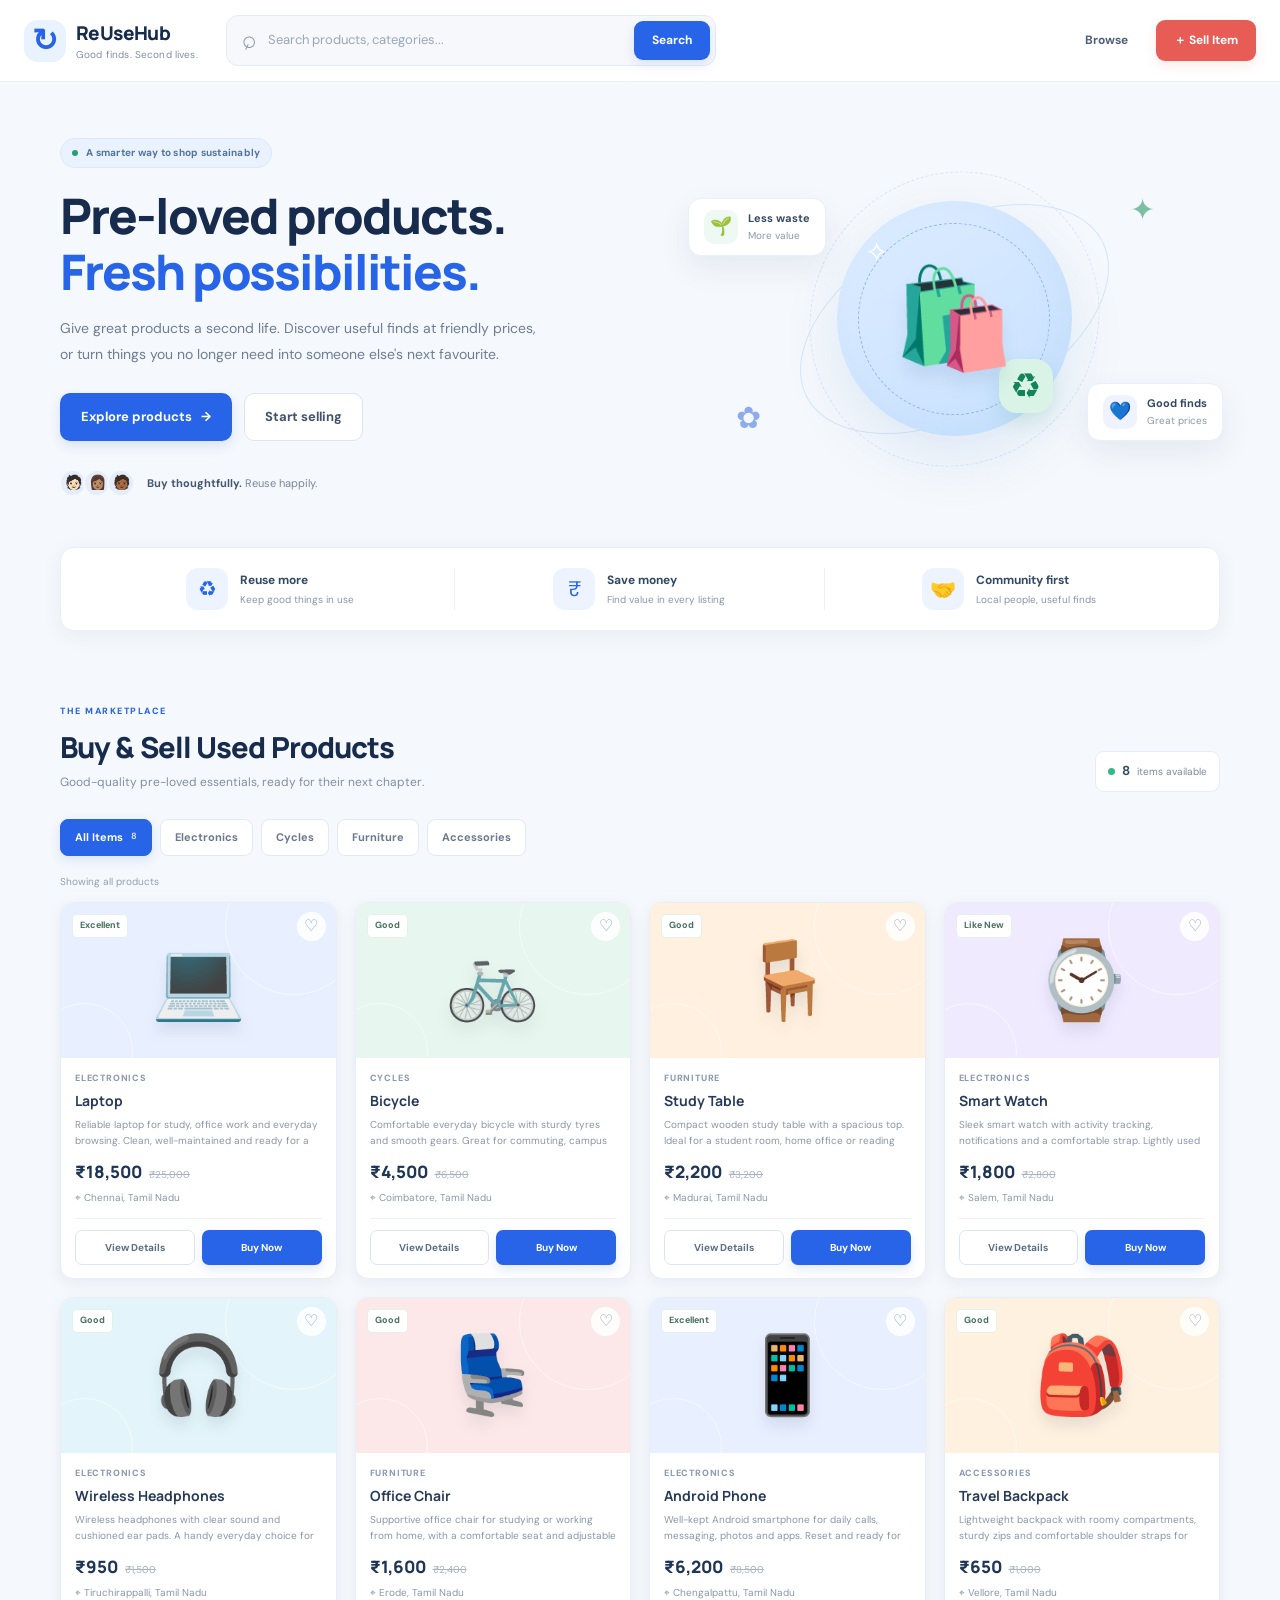
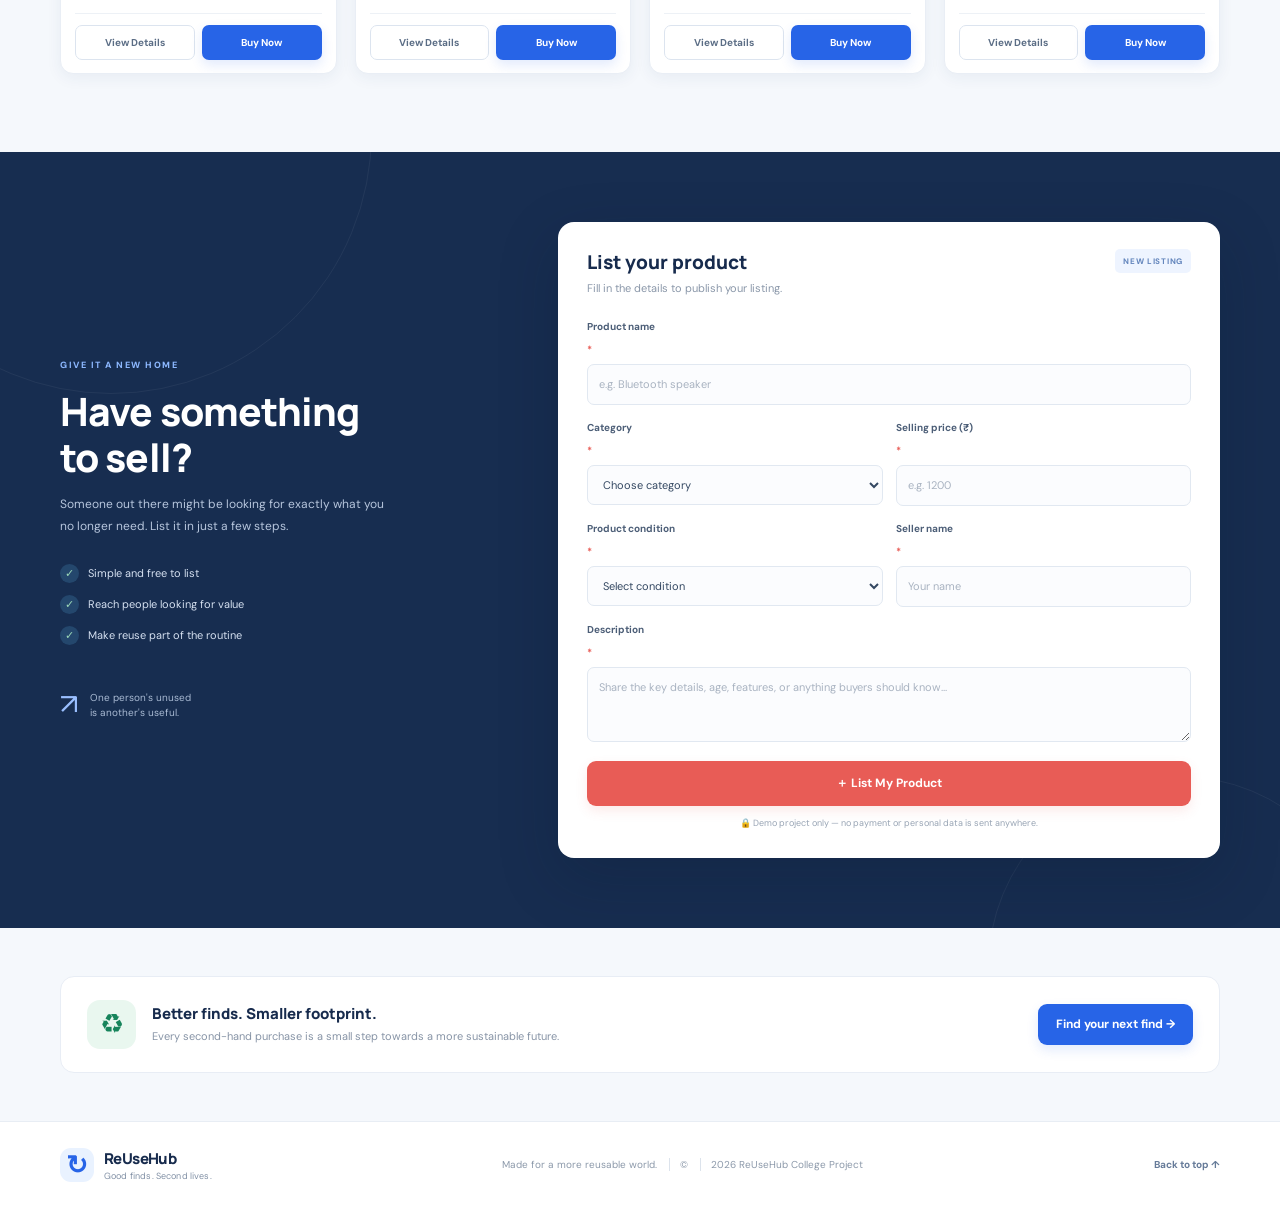
==== Buy_Sell_Used_Products/index.html @ 00327888 "Merge branch 'main' of https://github.com/Dhanusheyap755/Buy_Sell_Used_Products" ====
<!DOCTYPE html>
<html lang="en">
<head>
  <meta charset="UTF-8">
  <meta name="viewport" content="width=device-width, initial-scale=1.0">
  <meta name="description" content="ReUseHub — good finds, second lives. Buy and sell quality pre-loved products.">
  <title>ReUseHub | Good finds. Second lives.</title>
  <link rel="stylesheet" href="style.css">
</head>
<body>
  <header class="site-header">
    <div class="header-inner">
      <a class="brand" href="#home" aria-label="ReUseHub home">
        <span class="brand-mark">↻</span>
        <span class="brand-copy"><strong>ReUseHub</strong><small>Good finds. Second lives.</small></span>
      </a>
      <form class="search-bar" id="searchForm" role="search">
        <span aria-hidden="true">⌕</span>
        <input id="searchInput" type="search" placeholder="Search products, categories..." aria-label="Search products">
        <button class="btn btn-primary search-button" type="submit">Search</button>
      </form>
      <nav class="header-actions" aria-label="Main navigation">
        <a class="btn btn-quiet" href="#products">Browse</a>
        <a class="btn btn-sell" href="#sell">＋ Sell Item</a>
      </nav>
    </div>
  </header>

  <main id="home">
    <section class="hero container">
      <div class="hero-content">
        <span class="eyebrow"><span class="eyebrow-dot"></span> A smarter way to shop sustainably</span>
        <h1>Pre-loved products.<br><span>Fresh possibilities.</span></h1>
        <p>Give great products a second life. Discover useful finds at friendly prices, or turn things you no longer need into someone else's next favourite.</p>
        <div class="hero-actions">
          <a href="#products" class="btn btn-primary btn-large">Explore products <span>→</span></a>
          <a href="#sell" class="btn btn-outline btn-large">Start selling</a>
        </div>
        <div class="hero-proof">
          <div class="proof-avatars"><span>🧑🏻</span><span>👩🏽</span><span>🧑🏾</span></div>
          <span><strong>Buy thoughtfully.</strong> Reuse happily.</span>
        </div>
      </div>
      <div class="hero-art" aria-label="Illustration of sustainable shopping">
        <div class="art-orbit orbit-one"></div><div class="art-orbit orbit-two"></div>
        <div class="art-leaf leaf-one">✦</div><div class="art-leaf leaf-two">✿</div>
        <div class="art-circle"><span class="art-spark">✧</span><span class="art-bag">🛍️</span><span class="art-recycle">♻</span></div>
        <div class="floating-card floating-top"><span class="float-icon">🌱</span><span><b>Less waste</b><small>More value</small></span></div>
        <div class="floating-card floating-bottom"><span class="float-icon">💙</span><span><b>Good finds</b><small>Great prices</small></span></div>
      </div>
    </section>

    <section class="benefit-strip container" aria-label="Marketplace benefits">
      <div><span class="benefit-icon">♻</span><span><b>Reuse more</b><small>Keep good things in use</small></span></div>
      <div><span class="benefit-icon">₹</span><span><b>Save money</b><small>Find value in every listing</small></span></div>
      <div><span class="benefit-icon">🤝</span><span><b>Community first</b><small>Local people, useful finds</small></span></div>
    </section>

    <section class="products-section container" id="products">
      <div class="section-heading">
        <div><span class="section-kicker">THE MARKETPLACE</span><h2>Buy &amp; Sell Used Products</h2><p>Good-quality pre-loved essentials, ready for their next chapter.</p></div>
        <div class="listing-count"><span class="count-dot"></span><strong id="productCount">8</strong> items available</div>
      </div>
      <div class="filter-row" role="group" aria-label="Filter products by category">
        <button class="filter-chip active" data-category="All Items" type="button">All Items <span class="chip-count" id="allCount">8</span></button>
        <button class="filter-chip" data-category="Electronics" type="button">Electronics</button>
        <button class="filter-chip" data-category="Cycles" type="button">Cycles</button>
        <button class="filter-chip" data-category="Furniture" type="button">Furniture</button>
        <button class="filter-chip" data-category="Accessories" type="button">Accessories</button>
      </div>
      <div class="results-meta"><span id="resultsLabel">Showing all products</span><button id="clearSearch" class="text-button" type="button" hidden>Clear search ×</button></div>
      <div class="product-grid" id="productGrid" aria-live="polite"></div>
      <div class="empty-state" id="emptyState" hidden><span>🔎</span><h3>No products found</h3><p>Try another keyword or choose a different category.</p><button class="btn btn-outline" id="resetFilters" type="button">Show all products</button></div>
    </section>

    <section class="sell-section" id="sell">
      <div class="container sell-layout">
        <div class="sell-intro">
          <span class="section-kicker light-kicker">GIVE IT A NEW HOME</span>
          <h2>Have something<br>to sell?</h2>
          <p>Someone out there might be looking for exactly what you no longer need. List it in just a few steps.</p>
          <div class="sell-points"><div><span>✓</span> Simple and free to list</div><div><span>✓</span> Reach people looking for value</div><div><span>✓</span> Make reuse part of the routine</div></div>
          <div class="sell-decoration">↗ <span>One person's unused<br>is another's useful.</span></div>
        </div>
        <form class="sell-form" id="sellForm">
          <div class="form-heading"><div><h3>List your product</h3><p>Fill in the details to publish your listing.</p></div><span class="form-step">NEW LISTING</span></div>
          <div class="form-grid">
            <label class="field full">Product name <span>*</span><input name="name" required maxlength="70" placeholder="e.g. Bluetooth speaker"></label>
            <label class="field">Category <span>*</span><select name="category" required><option value="">Choose category</option><option>Electronics</option><option>Cycles</option><option>Furniture</option><option>Accessories</option></select></label>
            <label class="field">Selling price (₹) <span>*</span><input name="price" type="number" min="1" step="1" required placeholder="e.g. 1200"></label>
            <label class="field">Product condition <span>*</span><select name="condition" required><option value="">Select condition</option><option>Like New</option><option>Excellent</option><option>Good</option><option>Fair</option></select></label>
            <label class="field">Seller name <span>*</span><input name="seller" required maxlength="60" placeholder="Your name"></label>
            <label class="field full">Description <span>*</span><textarea name="description" required rows="3" maxlength="350" placeholder="Share the key details, age, features, or anything buyers should know..."></textarea></label>
          </div>
          <button class="btn btn-sell form-submit" type="submit">＋ List My Product</button>
          <p class="form-note">🔒 Demo project only — no payment or personal data is sent anywhere.</p>
          <p class="form-message" id="sellMessage" role="status" hidden></p>
        </form>
      </div>
    </section>
    <section class="bottom-cta container"><div class="cta-icon">♻</div><div><h3>Better finds. Smaller footprint.</h3><p>Every second-hand purchase is a small step towards a more sustainable future.</p></div><a href="#products" class="btn btn-primary">Find your next find →</a></section>
  </main>

  <footer class="site-footer"><div class="container footer-inner"><a class="brand footer-brand" href="#home"><span class="brand-mark">↻</span><span class="brand-copy"><strong>ReUseHub</strong><small>Good finds. Second lives.</small></span></a><p>Made for a more reusable world. <span>© <span id="year"></span> ReUseHub College Project</span></p><a href="#home" class="back-top">Back to top ↑</a></div></footer>

  <div class="modal-backdrop" id="modalBackdrop" hidden>
    <section class="modal" role="dialog" aria-modal="true" aria-labelledby="modalTitle">
      <button class="modal-close" id="modalClose" type="button" aria-label="Close dialog">×</button>
      <div id="modalContent"></div>
    </section>
  </div>
  <div class="toast" id="toast" role="status" aria-live="polite"></div>
  <script src="script.js"></script>
</body>
</html>
---- Buy_Sell_Used_Products/style.css ----
@import url('https://fonts.googleapis.com/css2?family=DM+Sans:wght@400;500;600;700&family=Manrope:wght@400;500;600;700;800&display=swap');
:root{--blue:#2764e7;--blue-dark:#1d4fc2;--navy:#172b4d;--ink:#20304a;--muted:#738198;--line:#e5eaf2;--bg:#f5f8fc;--red:#e85c56;--green:#16845b;--shadow:0 12px 32px rgba(28,53,94,.07)}
*{box-sizing:border-box}html{scroll-behavior:smooth;scroll-padding-top:90px}body{margin:0;background:var(--bg);color:var(--ink);font-family:'DM Sans',Arial,sans-serif;font-size:14px;line-height:1.55}button,input,select,textarea{font:inherit}button,a{-webkit-tap-highlight-color:transparent}a{color:inherit;text-decoration:none}.container{width:min(1160px,calc(100% - 48px));margin-inline:auto}
.site-header{height:82px;background:rgba(255,255,255,.96);border-bottom:1px solid #eaf0f7;position:sticky;top:0;z-index:20;backdrop-filter:blur(14px)}.header-inner{width:min(1240px,calc(100% - 48px));height:100%;margin:auto;display:flex;align-items:center;gap:28px}.brand{display:flex;align-items:center;gap:10px;flex-shrink:0}.brand-mark{display:grid;place-items:center;width:42px;height:42px;background:#e9f2ff;color:var(--blue);font-size:31px;font-weight:700;border-radius:14px;line-height:1}.brand-copy{display:flex;flex-direction:column;line-height:1.3}.brand-copy strong{font:800 19px Manrope,sans-serif;letter-spacing:-.6px;color:var(--navy)}.brand-copy small{font-size:10px;color:#8190a5;letter-spacing:.15px;margin-top:2px}.search-bar{display:flex;align-items:center;gap:10px;max-width:490px;flex:1;background:#f6f8fb;border:1px solid #e6ebf3;border-radius:12px;padding:5px 5px 5px 14px;color:#8b99ad}.search-bar>span{font-size:25px;transform:rotate(-20deg)}.search-bar input{width:100%;min-width:0;border:0;outline:0;background:transparent;color:var(--ink);font-size:13px}.search-bar input::placeholder{color:#9ba7b8}.header-actions{margin-left:auto;display:flex;align-items:center;gap:10px}.btn{display:inline-flex;align-items:center;justify-content:center;gap:9px;padding:10px 17px;border:1px solid transparent;border-radius:9px;font-weight:700;font-size:12px;cursor:pointer;transition:transform .18s,background .18s,box-shadow .18s;text-align:center}.btn:hover{transform:translateY(-1px)}.btn-primary{background:var(--blue);color:white;box-shadow:0 5px 12px #2764e722}.btn-primary:hover{background:var(--blue-dark)}.btn-quiet{background:transparent;color:#4f607a}.btn-quiet:hover{background:#f2f6fc}.btn-sell{background:var(--red);color:white;box-shadow:0 5px 12px #e85c5620}.btn-sell:hover{background:#d84d48}.btn-outline{border-color:#dce4ef;color:#40526e;background:white}.btn-outline:hover{border-color:#9bb8ee;background:#f8fbff}.search-button{padding:9px 17px}.btn-large{padding:13px 20px;font-size:13px;border-radius:10px}
.hero{min-height:410px;display:grid;grid-template-columns:1.05fr .95fr;align-items:center;padding-top:48px;padding-bottom:40px;gap:40px}.hero-content{padding:8px 0 10px}.eyebrow{display:inline-flex;align-items:center;gap:8px;color:#52739c;background:#eaf2ff;border:1px solid #dbe9ff;border-radius:30px;padding:6px 11px;font-size:10px;font-weight:700;letter-spacing:.25px}.eyebrow-dot{width:6px;height:6px;background:#2a9d75;border-radius:50%}.hero h1{font:800 clamp(35px,4vw,49px)/1.16 Manrope,sans-serif;letter-spacing:-2px;color:var(--navy);margin:20px 0 15px}.hero h1 span{color:var(--blue)}.hero-content>p{max-width:485px;color:#6e7d93;font-size:14px;line-height:1.85;margin:0}.hero-actions{display:flex;gap:12px;margin-top:25px}.hero-proof{display:flex;align-items:center;gap:12px;margin-top:28px;color:#78869b;font-size:11px}.hero-proof strong{color:#435671}.proof-avatars{display:flex;padding-left:3px}.proof-avatars span{display:grid;place-items:center;width:28px;height:28px;border:2px solid var(--bg);border-radius:50%;background:#e4edf9;font-size:14px;margin-left:-4px}.hero-art{height:315px;position:relative;display:grid;place-items:center;isolation:isolate}.art-circle{position:relative;width:235px;height:235px;display:grid;place-items:center;border-radius:50%;background:linear-gradient(145deg,#dcecff,#c8e1ff);box-shadow:inset -10px -12px 28px #a9cdf02e,0 22px 55px #4b87cb22}.art-circle:before{content:"";position:absolute;width:190px;height:190px;border:1px dashed #8eb7ed;border-radius:50%}.art-bag{font-size:98px;filter:drop-shadow(0 12px 8px #446d9b20);z-index:1}.art-recycle{position:absolute;right:19px;bottom:23px;display:grid;place-items:center;width:54px;height:54px;border-radius:18px;background:#d9f4e6;color:#13845a;font-size:35px;box-shadow:0 8px 20px #1c976322}.art-spark{position:absolute;top:30px;left:28px;color:#fff;font-size:28px}.art-orbit{position:absolute;border:1px solid #d5e5f9;border-radius:50%;transform:rotate(-28deg)}.orbit-one{width:335px;height:190px}.orbit-two{width:285px;height:300px;transform:rotate(35deg);border-style:dashed}.art-leaf{position:absolute;color:#7ebfa3;font-size:30px}.leaf-one{top:26px;right:65px}.leaf-two{bottom:35px;left:48px;color:#8eaceb}.floating-card{position:absolute;display:flex;align-items:center;gap:10px;padding:11px 15px;background:#fff;border:1px solid #eaf0f7;border-radius:13px;box-shadow:0 12px 30px #2d4d7415}.floating-card b,.floating-card small{display:block}.floating-card b{font-size:11px;color:#344963}.floating-card small{font-size:10px;color:#8b98aa;margin-top:1px}.float-icon{display:grid;place-items:center;width:34px;height:34px;border-radius:10px;background:#eef9f3;font-size:18px}.floating-top{top:37px;left:0}.floating-bottom{right:-3px;bottom:35px}.floating-bottom .float-icon{background:#eef3ff}
.benefit-strip{display:grid;grid-template-columns:repeat(3,1fr);background:white;border:1px solid #eaf0f6;border-radius:14px;box-shadow:0 5px 20px #294b7710;padding:20px 25px;margin-bottom:68px}.benefit-strip>div{display:flex;align-items:center;justify-content:center;gap:12px;border-right:1px solid #edf1f6}.benefit-strip>div:last-child{border:0}.benefit-icon{display:grid;place-items:center;width:42px;height:42px;background:#edf4ff;color:var(--blue);font-size:21px;border-radius:12px}.benefit-strip b,.benefit-strip small{display:block}.benefit-strip b{font-size:12px;color:#334862}.benefit-strip small{font-size:10px;color:#8a97a9;margin-top:2px}
.products-section{padding-bottom:78px}.section-heading{display:flex;align-items:flex-end;justify-content:space-between;gap:20px}.section-kicker{font-size:9px;letter-spacing:1.5px;font-weight:800;color:var(--blue)}h2{font:800 29px/1.25 Manrope,sans-serif;letter-spacing:-.9px;color:var(--navy);margin:8px 0}.section-heading p{color:#8290a3;margin:7px 0 0;font-size:12px}.listing-count{display:flex;align-items:center;gap:7px;background:#fff;border:1px solid #e8edf5;border-radius:9px;padding:9px 12px;color:#7c899b;font-size:10px;white-space:nowrap}.listing-count strong{color:#354c6c;font-size:13px}.count-dot{width:7px;height:7px;border-radius:50%;background:#35b887}.filter-row{display:flex;gap:8px;flex-wrap:wrap;margin:27px 0 18px}.filter-chip{display:flex;align-items:center;gap:8px;padding:9px 14px;border:1px solid #e2e9f2;background:white;color:#687990;border-radius:8px;font-size:11px;font-weight:700;cursor:pointer;transition:.2s}.filter-chip:hover{border-color:#b5caf2;color:var(--blue)}.filter-chip.active{background:var(--blue);border-color:var(--blue);color:white;box-shadow:0 4px 12px #2764e722}.chip-count{font-size:9px;opacity:.8}.results-meta{display:flex;justify-content:space-between;color:#91a0b3;font-size:10px;margin-bottom:13px}.text-button{background:none;border:0;color:var(--blue);font-weight:700;cursor:pointer}.product-grid{display:grid;grid-template-columns:repeat(4,minmax(0,1fr));gap:18px}.product-card{min-width:0;overflow:hidden;background:white;border:1px solid #e9eef5;border-radius:13px;box-shadow:0 4px 15px #233f6810;transition:transform .2s,box-shadow .2s}.product-card:hover{transform:translateY(-4px);box-shadow:0 12px 28px #233f6817}.product-visual{height:155px;position:relative;display:grid;place-items:center;overflow:hidden;background:var(--visual-bg,#edf3fc)}.product-visual:before,.product-visual:after{content:"";position:absolute;border-radius:50%;border:1px solid #ffffff80}.product-visual:before{width:135px;height:135px;right:-26px;top:-45px}.product-visual:after{width:95px;height:95px;left:-25px;bottom:-42px}.product-emoji{font-size:76px;filter:drop-shadow(0 9px 7px #293b561b);z-index:1;transition:transform .25s}.product-card:hover .product-emoji{transform:scale(1.07) rotate(-3deg)}.condition-badge{position:absolute;top:11px;left:11px;z-index:2;background:#fff;color:#47705e;border:1px solid #e3f2e9;border-radius:5px;padding:4px 7px;font-size:9px;font-weight:700}.heart-button{position:absolute;right:10px;top:9px;width:29px;height:29px;border:1px solid #ffffffb5;border-radius:50%;background:#ffffffd9;color:#8a9bb0;font-size:16px;cursor:pointer;z-index:2}.heart-button.liked{color:#e85c56;background:#fff0ef}.product-body{padding:14px 14px 13px}.product-category{font-size:9px;font-weight:800;text-transform:uppercase;letter-spacing:.8px;color:#8a9ab0}.product-title{font:700 14px Manrope,sans-serif;color:#273b59;margin:5px 0 7px;white-space:nowrap;overflow:hidden;text-overflow:ellipsis}.product-description{font-size:10px;line-height:1.6;color:#8a96a8;height:32px;overflow:hidden;margin:0 0 11px}.price-line{display:flex;align-items:baseline;gap:7px;margin-bottom:7px}.price{font:800 17px Manrope,sans-serif;color:#1f3555}.old-price{font-size:10px;color:#a8b2c0;text-decoration:line-through}.product-location{font-size:10px;color:#8a97a8;display:flex;align-items:center;gap:4px;padding-bottom:12px;border-bottom:1px solid #edf1f6}.card-actions{display:flex;gap:7px;margin-top:11px}.card-actions .btn{flex:1;padding:9px 5px;font-size:10px;border-radius:7px}.card-actions .btn-outline{color:#5b6d85}.empty-state{padding:55px 15px;text-align:center;background:white;border:1px dashed #d8e2ef;border-radius:14px}.empty-state>span{font-size:34px}.empty-state h3{font:700 18px Manrope;color:var(--navy);margin:10px 0 4px}.empty-state p{color:#8592a5;font-size:12px;margin:0 0 18px}
.sell-section{background:#172d50;position:relative;overflow:hidden;padding:70px 0}.sell-section:before{content:"";position:absolute;width:520px;height:520px;border:1px solid #ffffff0e;border-radius:50%;top:-280px;left:-150px}.sell-section:after{content:"";position:absolute;width:380px;height:380px;border:1px solid #ffffff0e;border-radius:50%;bottom:-230px;right:-90px}.sell-layout{display:grid;grid-template-columns:.78fr 1.22fr;gap:75px;align-items:center;position:relative;z-index:1}.light-kicker{color:#8db8ff}.sell-intro h2{font-size:39px;line-height:1.18;color:white;margin:13px 0}.sell-intro>p{color:#b6c5dc;font-size:12px;line-height:1.9;max-width:340px}.sell-points{display:grid;gap:12px;margin-top:26px;color:#d5e0f0;font-size:11px}.sell-points div{display:flex;align-items:center;gap:9px}.sell-points span{display:grid;place-items:center;width:19px;height:19px;background:#24476d;color:#9bd7b7;border-radius:50%;font-size:11px}.sell-decoration{display:flex;align-items:center;gap:12px;margin-top:37px;color:#9abfff;font-size:29px}.sell-decoration span{font-size:10px;line-height:1.5;color:#a9bad3}.sell-form{background:white;border-radius:16px;padding:27px 29px;box-shadow:0 20px 60px #07172d38}.form-heading{display:flex;align-items:flex-start;justify-content:space-between;gap:10px;margin-bottom:22px}.form-heading h3{font:800 19px Manrope;color:var(--navy);margin:0}.form-heading p{font-size:11px;color:#8a97a9;margin:5px 0 0}.form-step{font-size:8px;letter-spacing:.7px;font-weight:800;color:#6486bd;background:#eef4ff;padding:6px 8px;border-radius:5px;white-space:nowrap}.form-grid{display:grid;grid-template-columns:1fr 1fr;gap:15px 13px}.field{display:flex;flex-direction:column;gap:7px;font-size:10px;color:#4c5e77;font-weight:700}.field>span{color:var(--red);display:inline}.field input,.field select,.field textarea{width:100%;border:1px solid #e1e8f1;border-radius:7px;padding:11px 11px;outline:0;background:#fbfcfe;color:#344862;font-size:11px;font-weight:400;transition:border .2s,box-shadow .2s}.field input:focus,.field select:focus,.field textarea:focus{border-color:#83a9f4;box-shadow:0 0 0 3px #2764e712}.field textarea{resize:vertical;min-height:75px}.field input::placeholder,.field textarea::placeholder{color:#a9b3c1}.full{grid-column:1/-1}.form-submit{width:100%;margin-top:19px;padding:12px}.form-note{font-size:9px;color:#98a4b4;text-align:center;margin:11px 0 0}.form-message{font-size:11px;color:#16845b;background:#eaf8f1;padding:9px 11px;border-radius:7px;margin:12px 0 0}
.bottom-cta{display:flex;align-items:center;gap:16px;background:#fff;border:1px solid #e8edf5;border-radius:14px;padding:23px 26px;margin-top:48px;margin-bottom:48px}.cta-icon{display:grid;place-items:center;width:49px;height:49px;flex-shrink:0;background:#e9f7ef;color:#16845b;border-radius:13px;font-size:27px}.bottom-cta>div:nth-child(2){flex:1}.bottom-cta h3{font:800 15px Manrope;color:var(--navy);margin:0 0 4px}.bottom-cta p{font-size:11px;color:#8794a6;margin:0}.site-footer{background:#fff;border-top:1px solid #e8edf4}.footer-inner{min-height:86px;display:flex;align-items:center;justify-content:space-between;gap:18px}.footer-brand .brand-mark{width:34px;height:34px;border-radius:11px;font-size:26px}.footer-brand .brand-copy strong{font-size:15px}.footer-brand .brand-copy small{font-size:9px}.footer-inner>p{font-size:10px;color:#8c99aa}.footer-inner>p span{margin-left:9px;padding-left:10px;border-left:1px solid #dce3ec}.back-top{font-size:10px;color:#667b99;font-weight:700}
.modal-backdrop{position:fixed;inset:0;background:#13233dbb;backdrop-filter:blur(4px);z-index:100;display:grid;place-items:center;padding:20px;overflow-y:auto}.modal-backdrop[hidden]{display:none}.modal{position:relative;width:min(500px,100%);max-height:min(90vh,760px);overflow-y:auto;background:#fff;border-radius:17px;box-shadow:0 24px 80px #0c1b3340;padding:27px}.modal-close{position:absolute;top:13px;right:14px;width:32px;height:32px;border:1px solid #e8edf4;border-radius:50%;background:#f8faff;color:#61738c;font-size:22px;line-height:1;cursor:pointer;z-index:2}.modal-product-visual{height:150px;border-radius:12px;display:grid;place-items:center;margin:0 0 20px;position:relative;overflow:hidden}.modal-product-visual span{font-size:80px;filter:drop-shadow(0 9px 7px #293b561b)}.modal-kicker{font-size:9px;letter-spacing:1.2px;text-transform:uppercase;color:var(--blue);font-weight:800}.modal h2{font-size:24px;margin:6px 35px 7px 0}.modal-description{color:#77869b;font-size:12px;line-height:1.8;margin:10px 0 18px}.modal-price{font:800 22px Manrope;color:var(--navy)}.modal-old-price{font-size:12px;color:#a1acbb;text-decoration:line-through;margin-left:8px}.detail-list{display:grid;grid-template-columns:1fr 1fr;gap:10px;margin:18px 0}.detail-item{padding:11px;background:#f6f8fc;border-radius:8px}.detail-item small,.detail-item strong{display:block}.detail-item small{font-size:9px;color:#8c9aae;margin-bottom:4px}.detail-item strong{font-size:11px;color:#40536f}.modal-actions{display:flex;gap:9px;margin-top:20px}.modal-actions .btn{flex:1}.purchase-form{display:grid;gap:14px;margin-top:18px}.purchase-form label{display:grid;gap:7px;color:#4c5e77;font-size:11px;font-weight:700}.purchase-form input{border:1px solid #e1e8f1;border-radius:8px;padding:12px;outline:0}.purchase-form input:focus{border-color:#83a9f4;box-shadow:0 0 0 3px #2764e712}.demo-note{font-size:10px;color:#8593a7;background:#f5f8fc;padding:10px;border-radius:8px;margin:13px 0 0}.success-panel{text-align:center;padding:25px 5px}.success-icon{display:grid;place-items:center;margin:0 auto 15px;width:62px;height:62px;border-radius:50%;background:#e5f8ee;color:#16845b;font-size:32px}.success-panel h2{margin:8px 0}.success-panel p{font-size:12px;color:#7f8ca0;line-height:1.8}.toast{position:fixed;right:22px;bottom:22px;z-index:150;background:#18375b;color:white;padding:12px 17px;border-radius:10px;box-shadow:0 10px 30px #11284640;font-size:12px;opacity:0;transform:translateY(12px);pointer-events:none;transition:.25s}.toast.show{opacity:1;transform:translateY(0)}
@media(max-width:1000px){.header-inner{gap:15px}.brand-copy strong{font-size:17px}.header-actions{gap:4px}.product-grid{grid-template-columns:repeat(3,minmax(0,1fr))}.sell-layout{gap:35px}.hero{gap:20px}.floating-top{left:-5px}}
@media(max-width:760px){.container,.header-inner{width:calc(100% - 32px)}.site-header{height:auto;position:relative}.header-inner{padding:13px 0;flex-wrap:wrap;gap:12px}.brand{flex:1}.header-actions{margin-left:auto}.search-bar{order:3;flex-basis:100%;max-width:none}.hero{grid-template-columns:1fr;padding-top:42px;gap:0}.hero h1{font-size:39px}.hero-art{height:270px;margin-top:5px}.art-circle{width:200px;height:200px}.art-circle:before{width:160px;height:160px}.art-bag{font-size:78px}.orbit-one{width:285px}.orbit-two{height:260px}.floating-top{left:4px;top:25px}.floating-bottom{right:0;bottom:22px}.benefit-strip{margin-bottom:48px;padding:15px 8px}.benefit-strip>div{gap:7px;padding:0 5px}.benefit-icon{width:34px;height:34px;font-size:17px}.benefit-strip b{font-size:10px}.benefit-strip small{font-size:8px}.section-heading{align-items:flex-start;flex-direction:column;gap:13px}.section-heading h2{font-size:25px}.product-grid{grid-template-columns:repeat(2,minmax(0,1fr));gap:12px}.product-visual{height:135px}.product-emoji{font-size:66px}.product-body{padding:12px 10px}.product-title{font-size:12px}.card-actions{gap:5px}.card-actions .btn{font-size:9px}.sell-section{padding:48px 0}.sell-layout{grid-template-columns:1fr;gap:28px}.sell-intro h2{font-size:34px}.sell-intro>p{max-width:470px}.sell-decoration{display:none}.sell-form{padding:22px 18px}.bottom-cta{flex-wrap:wrap;padding:18px;margin-top:32px}.bottom-cta>div:nth-child(2){min-width:calc(100% - 70px)}.bottom-cta>.btn{width:100%}.footer-inner{padding:18px 0;flex-wrap:wrap}.footer-inner>p{order:3;flex-basis:100%;margin:0}.footer-inner>p span{margin-left:5px}.back-top{margin-left:auto}}
@media(max-width:420px){.header-actions .btn{padding:9px 10px;font-size:10px}.hero h1{font-size:34px;letter-spacing:-1.3px}.hero-content>p{font-size:12px}.hero-actions .btn{padding:12px 13px}.hero-art{transform:scale(.94);margin-inline:-10px}.benefit-strip{grid-template-columns:1fr;gap:13px}.benefit-strip>div{justify-content:flex-start;border-right:0;border-bottom:1px solid #edf1f6;padding:0 12px 11px}.benefit-strip>div:last-child{border:0;padding-bottom:0}.product-grid{gap:9px}.product-visual{height:116px}.product-emoji{font-size:57px}.condition-badge{font-size:8px;left:6px;top:7px}.heart-button{right:6px;top:6px;width:26px;height:26px}.product-body{padding:10px 8px}.price{font-size:15px}.card-actions{flex-direction:column}.card-actions .btn{width:100%}.form-grid{grid-template-columns:1fr}.field.full{grid-column:auto}.modal{padding:23px 18px}.modal-actions{flex-direction:column}.listing-count{font-size:9px}}
@media(prefers-reduced-motion:reduce){*,*::before,*::after{scroll-behavior:auto!important;transition:none!important}}
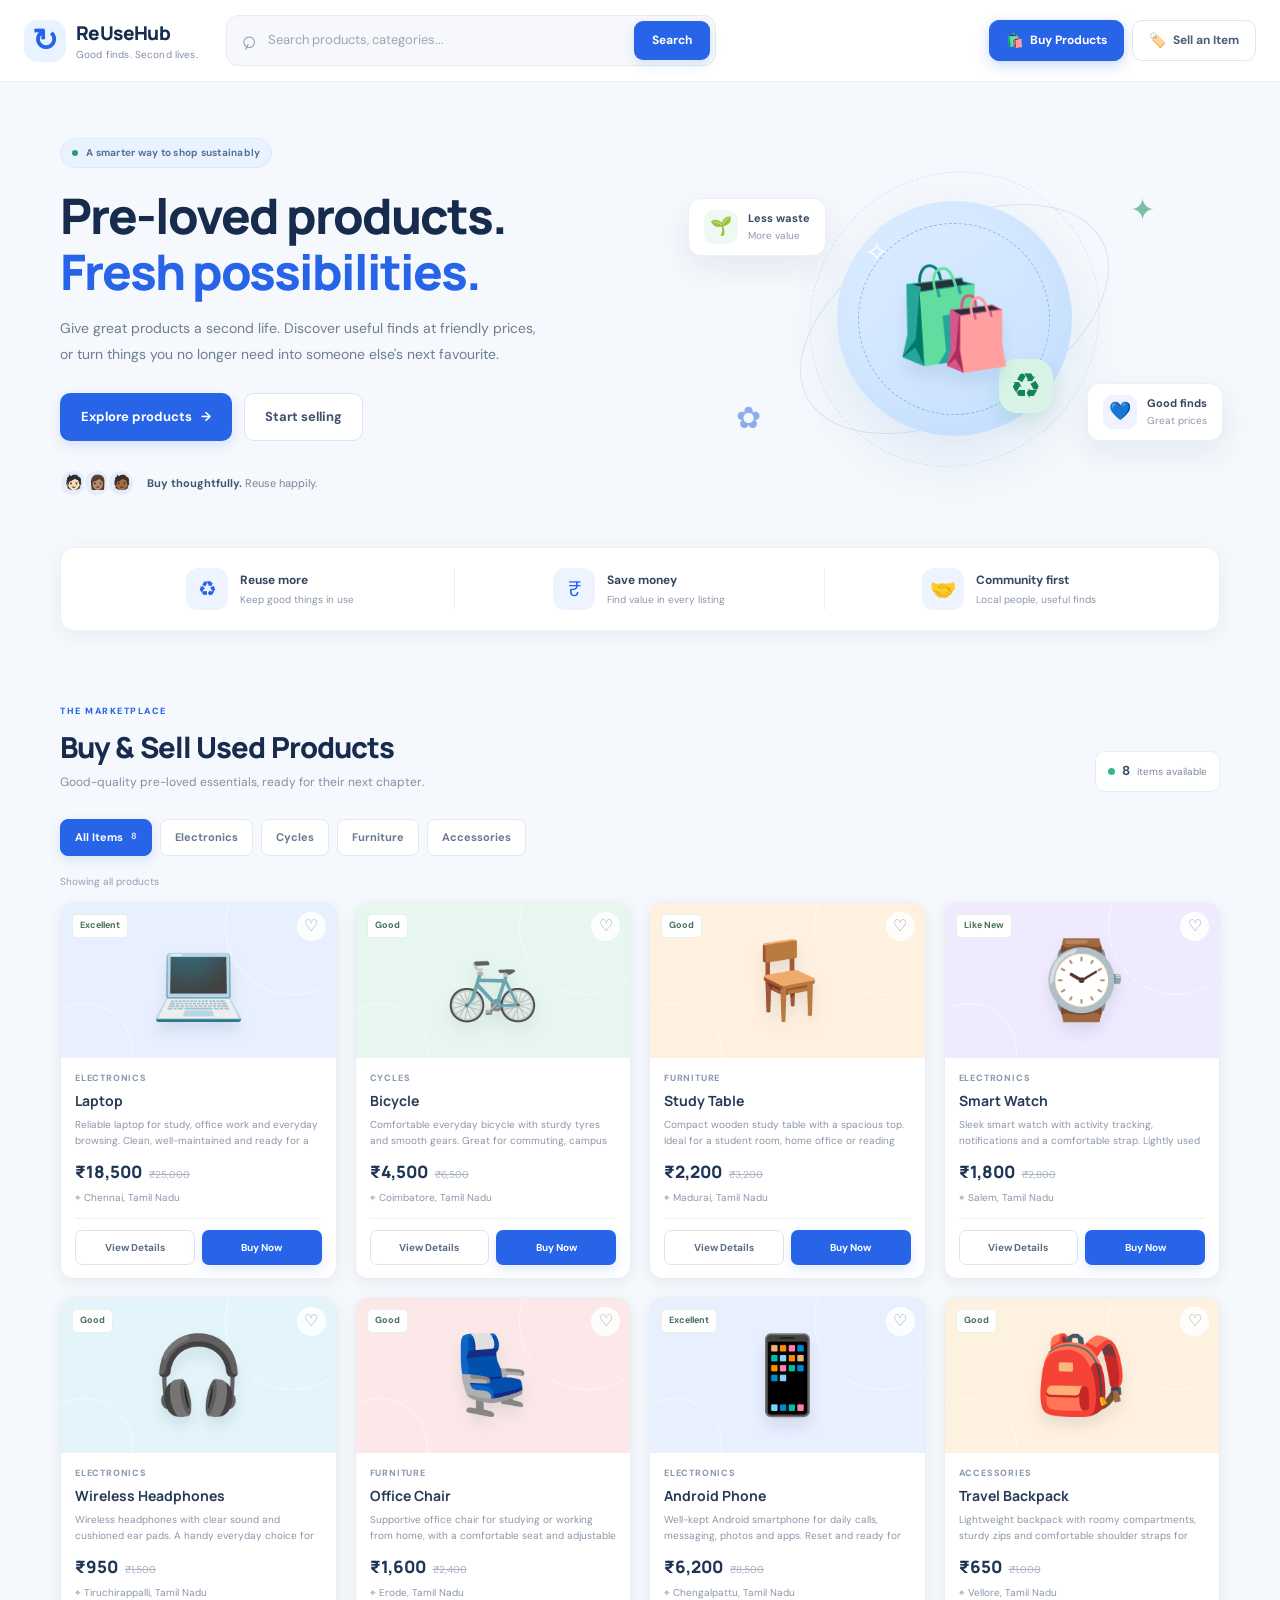
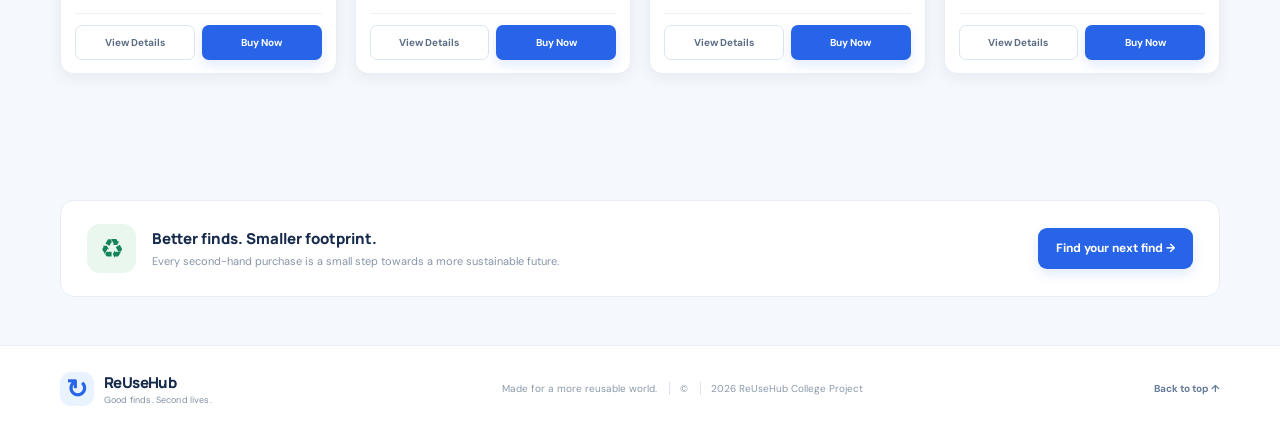
==== commit 7f24df27: "feat: buy and sell used products separate pages" ====
--- a/Buy_Sell_Used_Products/index.html
+++ b/Buy_Sell_Used_Products/index.html
@@ -10,7 +10,7 @@
 <body>
   <header class="site-header">
     <div class="header-inner">
-      <a class="brand" href="#home" aria-label="ReUseHub home">
+      <a class="brand" href="#buy" aria-label="ReUseHub home">
         <span class="brand-mark">↻</span>
         <span class="brand-copy"><strong>ReUseHub</strong><small>Good finds. Second lives.</small></span>
       </a>
@@ -19,15 +19,20 @@
         <input id="searchInput" type="search" placeholder="Search products, categories..." aria-label="Search products">
         <button class="btn btn-primary search-button" type="submit">Search</button>
       </form>
-      <nav class="header-actions" aria-label="Main navigation">
-        <a class="btn btn-quiet" href="#products">Browse</a>
-        <a class="btn btn-sell" href="#sell">＋ Sell Item</a>
+      <nav class="header-nav" aria-label="Main navigation">
+        <a class="nav-tab active" id="tabBuy" href="#buy">
+          <span class="tab-icon">🛍️</span> Buy Products
+        </a>
+        <a class="nav-tab" id="tabSell" href="#sell">
+          <span class="tab-icon">🏷️</span> Sell an Item
+        </a>
       </nav>
     </div>
   </header>
 
-  <main id="home">
-    <section class="hero container">
+  <!-- ==================== BUY PRODUCTS PAGE ==================== -->
+  <div id="pageBuy" class="page-view">
+    <section class="hero container" id="home">
       <div class="hero-content">
         <span class="eyebrow"><span class="eyebrow-dot"></span> A smarter way to shop sustainably</span>
         <h1>Pre-loved products.<br><span>Fresh possibilities.</span></h1>
@@ -73,6 +78,34 @@
       <div class="empty-state" id="emptyState" hidden><span>🔎</span><h3>No products found</h3><p>Try another keyword or choose a different category.</p><button class="btn btn-outline" id="resetFilters" type="button">Show all products</button></div>
     </section>
 
+    <section class="bottom-cta container"><div class="cta-icon">♻</div><div><h3>Better finds. Smaller footprint.</h3><p>Every second-hand purchase is a small step towards a more sustainable future.</p></div><a href="#products" class="btn btn-primary">Find your next find →</a></section>
+  </div>
+
+  <!-- ==================== SELL PRODUCTS PAGE ==================== -->
+  <div id="pageSell" class="page-view" hidden>
+    <section class="sell-hero container">
+      <div class="sell-hero-inner">
+        <span class="eyebrow"><span class="eyebrow-dot"></span> SELLER DASHBOARD</span>
+        <h1>Sell Your Pre-Loved Products.<br><span>Give Them a New Home.</span></h1>
+        <p>Someone in your community is looking for exactly what you no longer need. List your item in seconds or manage all the products you have already put up for sale below.</p>
+        <div class="sell-stats-row">
+          <div class="sell-stat-card">
+            <span class="stat-num" id="sellerCountTotal">8</span>
+            <span class="stat-lbl">Products on Sale</span>
+          </div>
+          <div class="sell-stat-card">
+            <span class="stat-num" id="sellerCategoriesTotal">4</span>
+            <span class="stat-lbl">Active Categories</span>
+          </div>
+          <div class="sell-stat-card">
+            <span class="stat-num" id="sellerValueTotal">₹36,300</span>
+            <span class="stat-lbl">Total Inventory Value</span>
+          </div>
+        </div>
+      </div>
+    </section>
+
+    <!-- SELL FORM (Identical layout to record output) -->
     <section class="sell-section" id="sell">
       <div class="container sell-layout">
         <div class="sell-intro">
@@ -90,6 +123,7 @@
             <label class="field">Selling price (₹) <span>*</span><input name="price" type="number" min="1" step="1" required placeholder="e.g. 1200"></label>
             <label class="field">Product condition <span>*</span><select name="condition" required><option value="">Select condition</option><option>Like New</option><option>Excellent</option><option>Good</option><option>Fair</option></select></label>
             <label class="field">Seller name <span>*</span><input name="seller" required maxlength="60" placeholder="Your name"></label>
+            <label class="field">Location <input name="location" maxlength="60" placeholder="e.g. Chennai, Tamil Nadu"></label>
             <label class="field full">Description <span>*</span><textarea name="description" required rows="3" maxlength="350" placeholder="Share the key details, age, features, or anything buyers should know..."></textarea></label>
           </div>
           <button class="btn btn-sell form-submit" type="submit">＋ List My Product</button>
@@ -98,11 +132,60 @@
         </form>
       </div>
     </section>
-    <section class="bottom-cta container"><div class="cta-icon">♻</div><div><h3>Better finds. Smaller footprint.</h3><p>Every second-hand purchase is a small step towards a more sustainable future.</p></div><a href="#products" class="btn btn-primary">Find your next find →</a></section>
-  </main>
 
-  <footer class="site-footer"><div class="container footer-inner"><a class="brand footer-brand" href="#home"><span class="brand-mark">↻</span><span class="brand-copy"><strong>ReUseHub</strong><small>Good finds. Second lives.</small></span></a><p>Made for a more reusable world. <span>© <span id="year"></span> ReUseHub College Project</span></p><a href="#home" class="back-top">Back to top ↑</a></div></footer>
+    <!-- ACTIVE LISTINGS TABLE (Products already put up for sale) -->
+    <section class="listed-items-section container" id="listedProductsSection">
+      <div class="section-heading">
+        <div>
+          <span class="section-kicker">ACTIVE INVENTORY ON SALE</span>
+          <h2>Products Listed for Sale</h2>
+          <p>All items currently put up for sale by sellers with full pricing, condition, and seller details.</p>
+        </div>
+        <div class="sell-inventory-actions">
+          <button class="btn btn-outline btn-small" id="btnResetDemo" type="button" title="Reset sample products to original state">↺ Reset Sample Data</button>
+          <div class="listing-count"><span class="count-dot"></span><strong id="sellListCount">8</strong> items on sale</div>
+        </div>
+      </div>
 
+      <div class="seller-table-wrap">
+        <table class="seller-table">
+          <thead>
+            <tr>
+              <th>Product Name</th>
+              <th>Category</th>
+              <th>Selling Price</th>
+              <th>Condition</th>
+              <th>Seller</th>
+              <th>Location</th>
+              <th>Status</th>
+              <th>Actions</th>
+            </tr>
+          </thead>
+          <tbody id="sellerTableBody">
+            <!-- Dynamically populated -->
+          </tbody>
+        </table>
+      </div>
+      <div class="seller-empty" id="sellerEmptyState" hidden>
+        <span>📦</span>
+        <h3>No products currently listed for sale</h3>
+        <p>Use the form above to list your first pre-loved item!</p>
+      </div>
+    </section>
+  </div>
+
+  <footer class="site-footer">
+    <div class="container footer-inner">
+      <a class="brand footer-brand" href="#buy">
+        <span class="brand-mark">↻</span>
+        <span class="brand-copy"><strong>ReUseHub</strong><small>Good finds. Second lives.</small></span>
+      </a>
+      <p>Made for a more reusable world. <span>© <span id="year"></span> ReUseHub College Project</span></p>
+      <a href="#buy" class="back-top">Back to top ↑</a>
+    </div>
+  </footer>
+
+  <!-- MODALS -->
   <div class="modal-backdrop" id="modalBackdrop" hidden>
     <section class="modal" role="dialog" aria-modal="true" aria-labelledby="modalTitle">
       <button class="modal-close" id="modalClose" type="button" aria-label="Close dialog">×</button>
@@ -110,6 +193,7 @@
     </section>
   </div>
   <div class="toast" id="toast" role="status" aria-live="polite"></div>
+
   <script src="script.js"></script>
 </body>
 </html>
--- a/Buy_Sell_Used_Products/style.css
+++ b/Buy_Sell_Used_Products/style.css
@@ -12,3 +12,51 @@
 @media(max-width:760px){.container,.header-inner{width:calc(100% - 32px)}.site-header{height:auto;position:relative}.header-inner{padding:13px 0;flex-wrap:wrap;gap:12px}.brand{flex:1}.header-actions{margin-left:auto}.search-bar{order:3;flex-basis:100%;max-width:none}.hero{grid-template-columns:1fr;padding-top:42px;gap:0}.hero h1{font-size:39px}.hero-art{height:270px;margin-top:5px}.art-circle{width:200px;height:200px}.art-circle:before{width:160px;height:160px}.art-bag{font-size:78px}.orbit-one{width:285px}.orbit-two{height:260px}.floating-top{left:4px;top:25px}.floating-bottom{right:0;bottom:22px}.benefit-strip{margin-bottom:48px;padding:15px 8px}.benefit-strip>div{gap:7px;padding:0 5px}.benefit-icon{width:34px;height:34px;font-size:17px}.benefit-strip b{font-size:10px}.benefit-strip small{font-size:8px}.section-heading{align-items:flex-start;flex-direction:column;gap:13px}.section-heading h2{font-size:25px}.product-grid{grid-template-columns:repeat(2,minmax(0,1fr));gap:12px}.product-visual{height:135px}.product-emoji{font-size:66px}.product-body{padding:12px 10px}.product-title{font-size:12px}.card-actions{gap:5px}.card-actions .btn{font-size:9px}.sell-section{padding:48px 0}.sell-layout{grid-template-columns:1fr;gap:28px}.sell-intro h2{font-size:34px}.sell-intro>p{max-width:470px}.sell-decoration{display:none}.sell-form{padding:22px 18px}.bottom-cta{flex-wrap:wrap;padding:18px;margin-top:32px}.bottom-cta>div:nth-child(2){min-width:calc(100% - 70px)}.bottom-cta>.btn{width:100%}.footer-inner{padding:18px 0;flex-wrap:wrap}.footer-inner>p{order:3;flex-basis:100%;margin:0}.footer-inner>p span{margin-left:5px}.back-top{margin-left:auto}}
 @media(max-width:420px){.header-actions .btn{padding:9px 10px;font-size:10px}.hero h1{font-size:34px;letter-spacing:-1.3px}.hero-content>p{font-size:12px}.hero-actions .btn{padding:12px 13px}.hero-art{transform:scale(.94);margin-inline:-10px}.benefit-strip{grid-template-columns:1fr;gap:13px}.benefit-strip>div{justify-content:flex-start;border-right:0;border-bottom:1px solid #edf1f6;padding:0 12px 11px}.benefit-strip>div:last-child{border:0;padding-bottom:0}.product-grid{gap:9px}.product-visual{height:116px}.product-emoji{font-size:57px}.condition-badge{font-size:8px;left:6px;top:7px}.heart-button{right:6px;top:6px;width:26px;height:26px}.product-body{padding:10px 8px}.price{font-size:15px}.card-actions{flex-direction:column}.card-actions .btn{width:100%}.form-grid{grid-template-columns:1fr}.field.full{grid-column:auto}.modal{padding:23px 18px}.modal-actions{flex-direction:column}.listing-count{font-size:9px}}
 @media(prefers-reduced-motion:reduce){*,*::before,*::after{scroll-behavior:auto!important;transition:none!important}}
+
+/* Navigation Tabs for Separate Buy & Sell Pages */
+.header-nav{display:flex;align-items:center;gap:8px;margin-left:auto}
+.nav-tab{display:inline-flex;align-items:center;gap:7px;padding:9px 16px;border-radius:10px;font-weight:700;font-size:12px;color:#4b5e78;text-decoration:none;background:#ffffff;border:1px solid #dfe6f1;cursor:pointer;transition:all .18s}
+.nav-tab:hover{background:#f1f5fa;color:var(--navy);border-color:#cbd7e8;transform:translateY(-1px)}
+.nav-tab.active{background:var(--blue);color:#ffffff;border-color:var(--blue);box-shadow:0 4px 14px rgba(39,100,231,.25)}
+.nav-tab.active-sell{background:var(--red);color:#ffffff;border-color:var(--red);box-shadow:0 4px 14px rgba(232,92,86,.25)}
+.tab-icon{font-size:14px}
+
+/* Distinct Page Views */
+.page-view[hidden]{display:none!important}
+
+/* Dedicated Sell Page Hero */
+.sell-hero{padding:42px 0 28px}
+.sell-hero-inner{background:linear-gradient(135deg,#ffffff 0%,#f4f8fe 100%);border:1px solid #e3ecf7;border-radius:16px;padding:32px 36px;box-shadow:0 10px 30px rgba(30,58,102,.05)}
+.sell-hero-inner h1{font:800 clamp(28px,3.4vw,38px)/1.2 Manrope,sans-serif;letter-spacing:-1.2px;color:var(--navy);margin:12px 0 8px}
+.sell-hero-inner h1 span{color:var(--blue)}
+.sell-hero-inner p{color:#6a7b92;font-size:13px;max-width:620px;line-height:1.7;margin:0 0 22px}
+.sell-stats-row{display:grid;grid-template-columns:repeat(3,minmax(0,1fr));gap:14px;max-width:650px}
+.sell-stat-card{background:#ffffff;border:1px solid #e3eaf3;border-radius:11px;padding:14px 18px;display:flex;flex-direction:column;gap:3px;box-shadow:0 3px 10px rgba(23,43,77,.03)}
+.stat-num{font:800 20px Manrope,sans-serif;color:var(--navy)}
+.stat-lbl{font-size:10px;color:#7d8c9e;font-weight:600}
+
+/* Active Listings Table Section on Sell Page */
+.listed-items-section{padding:54px 0 78px}
+.sell-inventory-actions{display:flex;align-items:center;gap:12px}
+.btn-small{padding:7px 13px;font-size:11px}
+.seller-table-wrap{margin-top:22px;background:#ffffff;border:1px solid #e7edf5;border-radius:14px;overflow-x:auto;box-shadow:0 6px 20px rgba(28,53,94,.05)}
+.seller-table{width:100%;border-collapse:collapse;text-align:left;font-size:12px;min-width:760px}
+.seller-table th{background:#f7fafc;color:#556882;font-size:10px;font-weight:800;letter-spacing:.6px;text-transform:uppercase;padding:14px 16px;border-bottom:1px solid #e6edf5}
+.seller-table td{padding:14px 16px;border-bottom:1px solid #edf2f7;color:#334862;vertical-align:middle}
+.seller-table tr:last-child td{border-bottom:none}
+.seller-table tr:hover td{background:#fbfdff}
+.product-cell{display:flex;align-items:center;gap:12px}
+.product-thumb{width:42px;height:42px;border-radius:9px;display:grid;place-items:center;font-size:20px;flex-shrink:0}
+.product-meta strong{display:block;font:700 13px Manrope,sans-serif;color:var(--navy)}
+.product-meta small{font-size:10px;color:#8c9cb0}
+.status-pill{display:inline-flex;align-items:center;gap:5px;padding:3px 8px;border-radius:16px;font-size:10px;font-weight:700;background:#eaf8f1;color:#158055;border:1px solid #d4f0e2}
+.status-pill::before{content:"";width:6px;height:6px;border-radius:50%;background:#1dbb7c}
+.category-pill{display:inline-block;padding:3px 7px;border-radius:5px;font-size:10px;font-weight:700;background:#edf3fc;color:#4b6b99}
+.condition-pill{display:inline-block;padding:3px 7px;border-radius:5px;font-size:10px;font-weight:700;background:#fbf0ea;color:#a45028}
+.btn-table-action{padding:6px 10px;font-size:10px;border-radius:6px;cursor:pointer}
+.btn-delist{background:#fff1f0;color:var(--red);border:1px solid #fbd0cd}
+.btn-delist:hover{background:#ffe3e0}
+.seller-empty{text-align:center;padding:50px 20px;background:#ffffff;border:1px dashed #d5e0ee;border-radius:14px;margin-top:20px}
+.seller-empty span{font-size:36px}
+.seller-empty h3{font:700 16px Manrope;color:var(--navy);margin:8px 0 4px}
+.seller-empty p{color:#8391a3;font-size:11px;margin:0}
